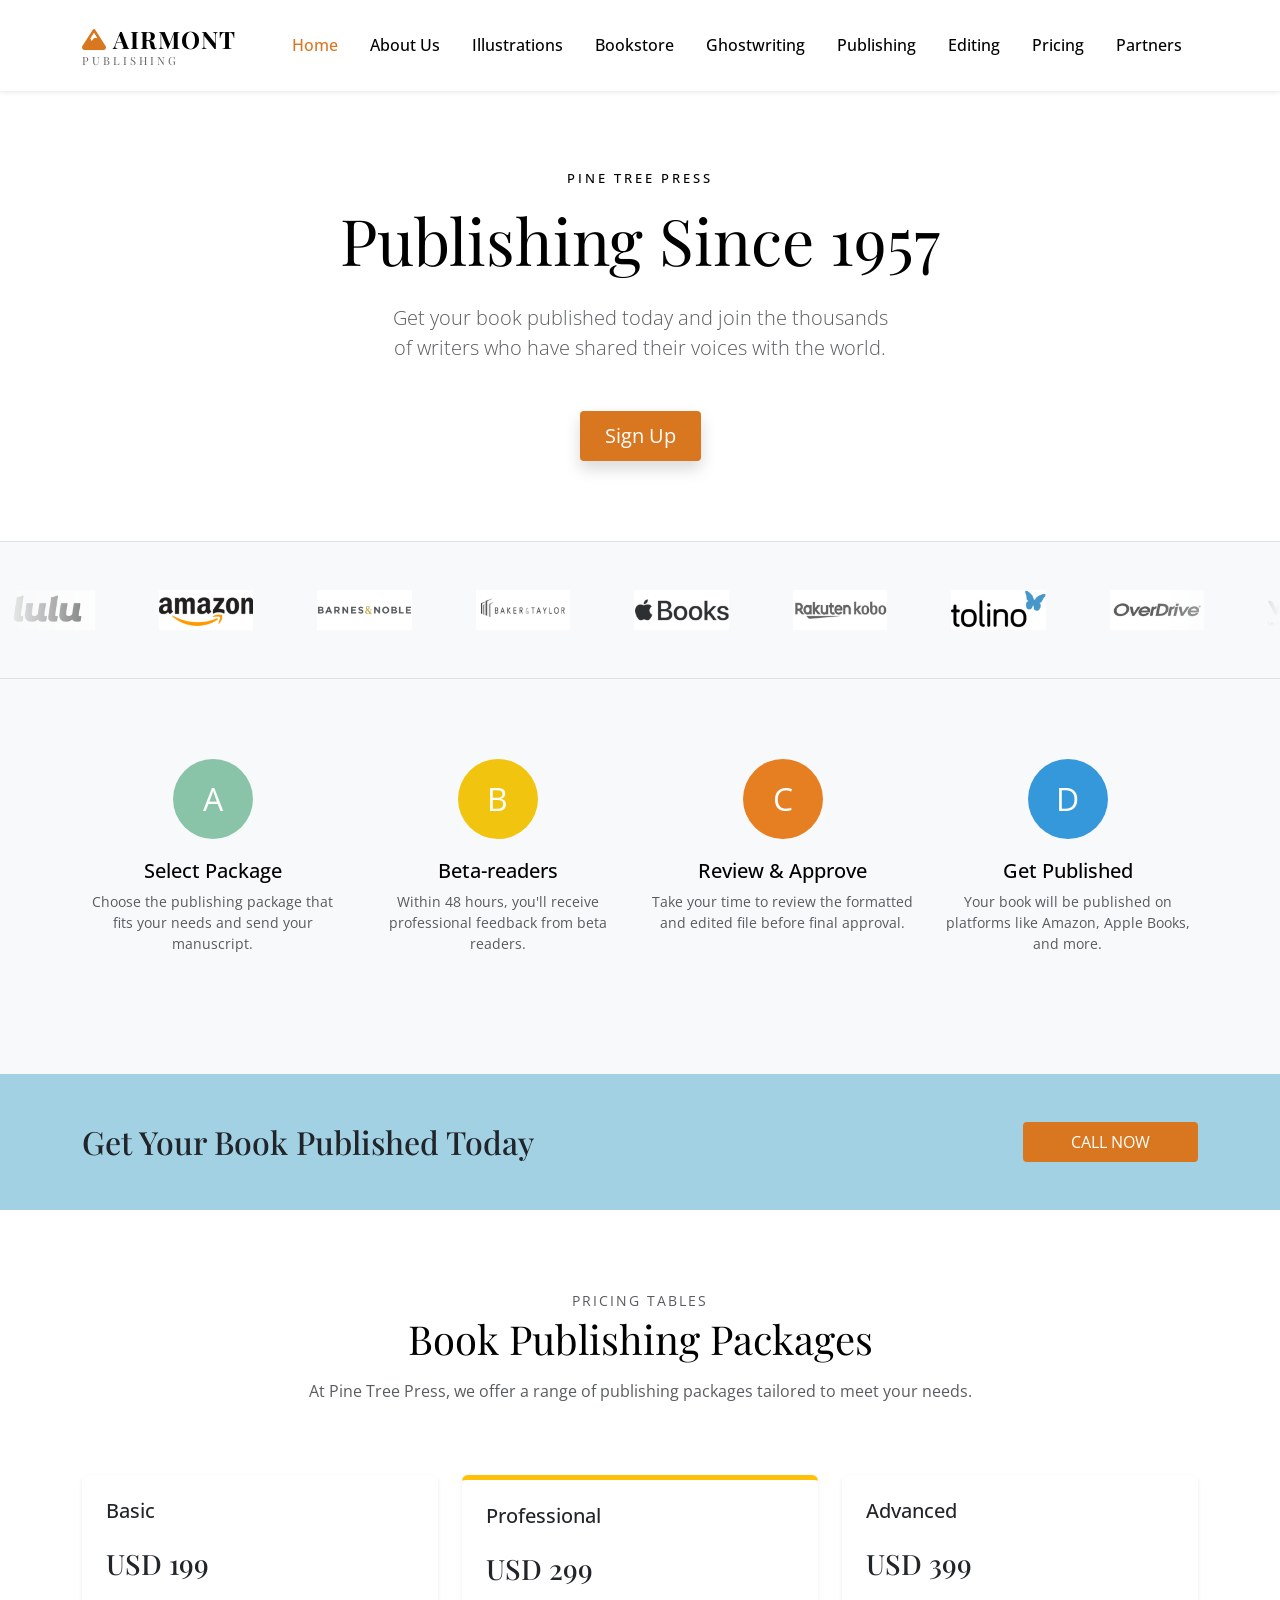
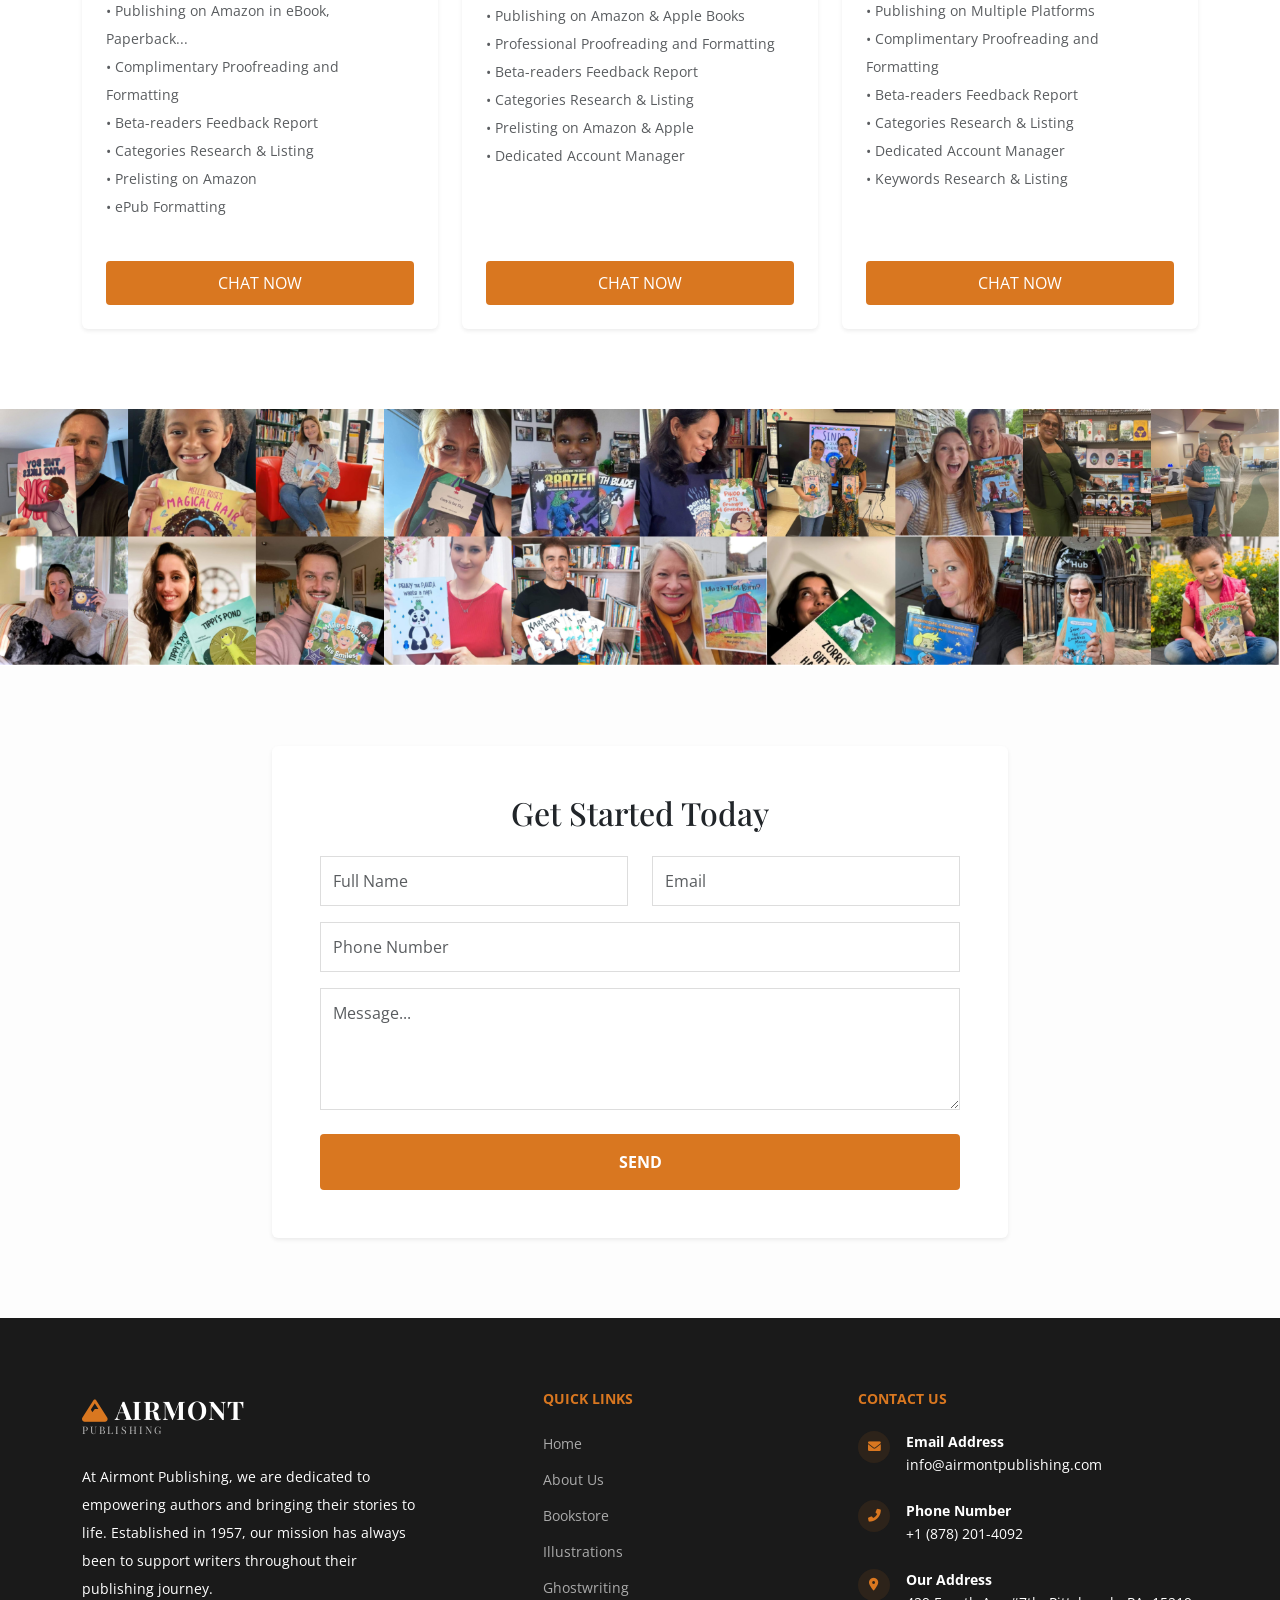
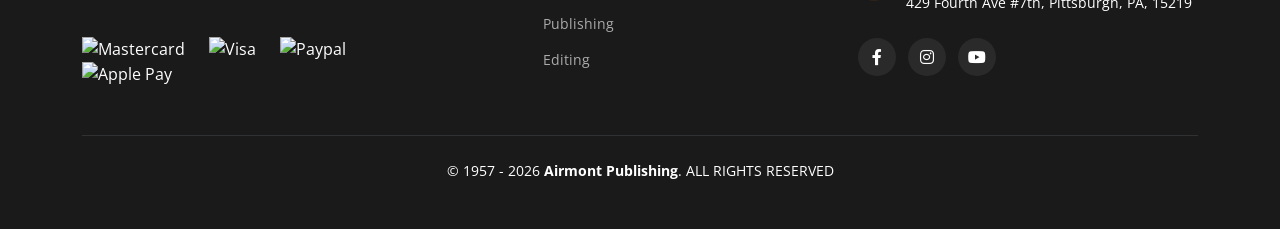
==== index.html @ 6bc208eb "Initial commit" ====
<!DOCTYPE html>
<html lang="en">
<head>
    <meta charset="UTF-8">
    <meta name="viewport" content="width=device-width, initial-scale=1.0">
    <title>Pine Tree Press - Home</title>
    <link rel="stylesheet" href="https://cdnjs.cloudflare.com/ajax/libs/font-awesome/6.0.0/css/all.min.css">
    <link href="https://cdn.jsdelivr.net/npm/bootstrap@5.3.0/dist/css/bootstrap.min.css" rel="stylesheet">
    <link href="https://fonts.googleapis.com/css2?family=Open+Sans:wght@400;600&family=Playfair+Display:wght@600;700&display=swap" rel="stylesheet">
 <link rel="stylesheet" href="style.css">
</head>
<body>
<nav class="navbar navbar-expand-lg navbar-light py-3 bg-white sticky-top shadow-sm">
    <div class="container">
        <a class="navbar-brand brand-font fw-bold" href="index.html" style="letter-spacing: 1px; font-size: 1.5rem;">
            <i class="fas fa-mountain" style="color:#d97720;"></i> AIRMONT
            <span class="logo-sub" style="font-size: 0.7rem; display: block; margin-top: -4px; color: #666; font-weight: 400; letter-spacing: 3px;">PUBLISHING</span>
        </a>

        <button class="navbar-toggler" type="button" data-bs-toggle="collapse" data-bs-target="#navbarNav">
            <span class="navbar-toggler-icon"></span>
        </button>

        <div class="collapse navbar-collapse" id="navbarNav">
            <ul class="navbar-nav ms-auto align-items-center">
                <li class="nav-item"><a class="nav-link px-3 active" href="index.html">Home</a></li>
                <li class="nav-item"><a class="nav-link px-3" href="about.html">About Us</a></li>
                <li class="nav-item"><a class="nav-link px-3" href="illustrations.html">Illustrations</a></li>
                <li class="nav-item"><a class="nav-link px-3" href="bookstore.html">Bookstore</a></li>
                <li class="nav-item"><a class="nav-link px-3" href="ghostwriting.html">Ghostwriting</a></li>
                <li class="nav-item"><a class="nav-link px-3" href="publishing.html">Publishing</a></li>
                <li class="nav-item"><a class="nav-link px-3" href="editing.html">Editing</a></li>
                <li class="nav-item"><a class="nav-link px-3" href="pricing.html">Pricing</a></li>
                <li class="nav-item"><a class="nav-link px-3" href="partners.html">Partners</a></li>
            </ul>
        </div>
    </div>
</nav>

    <div class="text-center section-padding">
        <div class="container">
            <h6 class="text-uppercase mb-3" style="letter-spacing: 3px; font-size: 0.8rem;">Pine Tree Press</h6>
            <h1 class="display-3 mb-4">Publishing Since 1957</h1>
            <p class="lead text-muted mb-5">Get your book published today and join the thousands <br> of writers who have shared their voices with the world.</p>
            <button class="btn btn-orange btn-lg shadow">Sign Up</button>
        </div>
    </div>
<section class="py-5 border-bottom border-top bg-light overflow-hidden">
    <div class="marquee-container">
        <div class="marquee-content">
            <div class="marquee-item"><img src="images/logos/1-2.png" alt="Google"></div>
            <div class="marquee-item"><img src="images/logos/18-1.png" alt="Borrow Box"></div>
            <div class="marquee-item"><img src="images/logos/19-1.png" alt="Smashwords"></div>
            <div class="marquee-item"><img src="images/logos/2-2.png" alt="Thalia"></div>
            <div class="marquee-item"><img src="images/logos/3-2.png" alt="Everand"></div>
            <div class="marquee-item"><img src="images/logos/4-2.png" alt="cloudLibrary"></div>
            <div class="marquee-item"><img src="images/logos/5-2.png" alt="Amazon"></div>
            <div class="marquee-item"><img src="images/logos/6-2.png" alt="Apple Books"></div>
            <div class="marquee-item"><img src="images/logos/8-2.png" alt="Kobo"></div>
            <div class="marquee-item"><img src="images/logos/9-2.png" alt="Barnes & Noble"></div>
            
           <div class="marquee-item"><img src="images/logos/1-2.png" alt="Google"></div>
            <div class="marquee-item"><img src="images/logos/18-1.png" alt="Borrow Box"></div>
            <div class="marquee-item"><img src="images/logos/19-1.png" alt="Smashwords"></div>
            <div class="marquee-item"><img src="images/logos/2-2.png" alt="Thalia"></div>
            <div class="marquee-item"><img src="images/logos/3-2.png" alt="Everand"></div>
            <div class="marquee-item"><img src="images/logos/4-2.png" alt="cloudLibrary"></div>
            <div class="marquee-item"><img src="images/logos/5-2.png" alt="Amazon"></div>
            <div class="marquee-item"><img src="images/logos/6-2.png" alt="Apple Books"></div>
            <div class="marquee-item"><img src="images/logos/8-2.png" alt="Kobo"></div>
            <div class="marquee-item"><img src="images/logos/9-2.png" alt="Barnes & Noble"></div>
        </div>
    </div>
</section>
    <section class="section-padding bg-light">
        <div class="container">
            <div class="row text-center">
                <div class="col-md-3 mb-4">
                    <div class="step-circle step-a">A</div>
                    <h5 class="brand-font">Select Package</h5>
                    <p class="small text-muted">Choose the publishing package that fits your needs and send your manuscript.</p>
                </div>
                <div class="col-md-3 mb-4">
                    <div class="step-circle step-b">B</div>
                    <h5 class="brand-font">Beta-readers</h5>
                    <p class="small text-muted">Within 48 hours, you'll receive professional feedback from beta readers.</p>
                </div>
                <div class="col-md-3 mb-4">
                    <div class="step-circle step-c">C</div>
                    <h5 class="brand-font">Review & Approve</h5>
                    <p class="small text-muted">Take your time to review the formatted and edited file before final approval.</p>
                </div>
                <div class="col-md-3 mb-4">
                    <div class="step-circle step-d">D</div>
                    <h5 class="brand-font">Get Published</h5>
                    <p class="small text-muted">Your book will be published on platforms like Amazon, Apple Books, and more.</p>
                </div>
            </div>
        </div>
    </section>


<section class="py-5" style="background-color: #a3d1e4;">
    <div class="container text-center">
        <div class="row align-items-center">
            <div class="col-md-8 text-md-start">
                <h2 class="brand-font mb-0 text-dark">Get Your Book Published Today</h2>
            </div>
            <div class="col-md-4 text-md-end mt-3 mt-md-0">
                <button class="btn btn-orange px-5 py-2">CALL NOW</button>
            </div>
        </div>
    </div>
</section>

<section class="section-padding bg-white">
    <div class="container">
        <div class="text-center mb-5">
            <p class="text-muted small text-uppercase mb-1" style="letter-spacing: 2px;">Pricing Tables</p>
            <h2 class="brand-font display-6">Book Publishing Packages</h2>
            <p class="text-muted mx-auto mt-3" style="max-width: 700px;">
                At Pine Tree Press, we offer a range of publishing packages tailored to meet your needs.
            </p>
        </div>

        <div class="row g-4 mt-2">
            <div class="col-md-4">
                <div class="card h-100 border-0 shadow-sm p-4 text-start">
                    <h5 class="brand-font">Basic</h5>
                    <h3 class="my-3">USD 199</h3>
                    <ul class="list-unstyled flex-grow-1 small text-muted lh-lg">
                        <li>• Publishing on Amazon in eBook, Paperback...</li>
                        <li>• Complimentary Proofreading and Formatting</li>
                        <li>• Beta-readers Feedback Report</li>
                        <li>• Categories Research & Listing</li>
                        <li>• Prelisting on Amazon</li>
                        <li>• ePub Formatting</li>
                    </ul>
                    <button class="btn btn-orange w-100 mt-4">CHAT NOW</button>
                </div>
            </div>

            <div class="col-md-4">
                <div class="card h-100 border-0 shadow-sm p-4 text-start border-top border-5 border-warning">
                    <h5 class="brand-font">Professional</h5>
                    <h3 class="my-3">USD 299</h3>
                    <ul class="list-unstyled flex-grow-1 small text-muted lh-lg">
                        <li>• Publishing on Amazon & Apple Books</li>
                        <li>• Professional Proofreading and Formatting</li>
                        <li>• Beta-readers Feedback Report</li>
                        <li>• Categories Research & Listing</li>
                        <li>• Prelisting on Amazon & Apple</li>
                        <li>• Dedicated Account Manager</li>
                    </ul>
                    <button class="btn btn-orange w-100 mt-4">CHAT NOW</button>
                </div>
            </div>

            <div class="col-md-4">
                <div class="card h-100 border-0 shadow-sm p-4 text-start">
                    <h5 class="brand-font">Advanced</h5>
                    <h3 class="my-3">USD 399</h3>
                    <ul class="list-unstyled flex-grow-1 small text-muted lh-lg">
                        <li>• Publishing on Multiple Platforms</li>
                        <li>• Complimentary Proofreading and Formatting</li>
                        <li>• Beta-readers Feedback Report</li>
                        <li>• Categories Research & Listing</li>
                        <li>• Dedicated Account Manager</li>
                        <li>• Keywords Research & Listing</li>
                    </ul>
                    <button class="btn btn-orange w-100 mt-4">CHAT NOW</button>
                </div>
            </div>
        </div>
    </div>
</section>
<section class="full-img-section">
    <img src="images/clients.png" alt="Airmont Banner" class="img-fluid w-100">
</section>


    <section class="section-padding" style="background-color: #fdfdfd;">
        <div class="container">
            <div class="row justify-content-center">
                <div class="col-md-8">
                    <div class="card border-0 shadow-sm p-5">
                        <h2 class="text-center brand-font mb-4">Get Started Today</h2>
                        <form>
                            <div class="row">
                                <div class="col-md-6 mb-3"><input type="text" class="form-control" placeholder="Full Name"></div>
                                <div class="col-md-6 mb-3"><input type="email" class="form-control" placeholder="Email"></div>
                                <div class="col-md-12 mb-3"><input type="text" class="form-control" placeholder="Phone Number"></div>
                                <div class="col-md-12 mb-4"><textarea class="form-control" rows="4" placeholder="Message..."></textarea></div>
                                <div class="col-md-12 text-center">
                                    <button class="btn btn-orange w-100 py-3 fw-bold">SEND</button>
                                </div>
                            </div>
                        </form>
                    </div>
                </div>
            </div>
        </div>
    </section>

  <footer class="footer bg-dark text-white pt-5 pb-4">
    <div class="container py-4"> <div class="row g-5 justify-content-between"> <div class="col-lg-4 col-md-6">
                <a class="navbar-brand brand-font fw-bold text-white mb-4 d-block" href="index.html" style="letter-spacing: 1px; font-size: 1.6rem;">
                    <i class="fas fa-mountain" style="color:#d97720;"></i> AIRMONT
                    <span class="logo-sub" style="font-size: 0.65rem; display: block; margin-top: -5px; color: #bbb; font-weight: 400; letter-spacing: 2px;">PUBLISHING</span>
                </a>
                <p class="small lh-lg " style="max-width: 350px;">
                    At Airmont Publishing, we are dedicated to empowering authors and bringing their stories to life. Established in 1957, our mission has always been to support writers throughout their publishing journey.
                </p>
                <div class="payment-icons mt-4 pt-2">
                    <img src="https://upload.wikimedia.org/wikipedia/commons/2/2a/Mastercard-logo.svg" alt="Mastercard">
                    <img src="https://upload.wikimedia.org/wikipedia/commons/5/5e/Visa_Inc._logo.svg" alt="Visa">
                    <img src="https://upload.wikimedia.org/wikipedia/commons/b/b5/PayPal.svg" alt="Paypal">
                    <img src="https://upload.wikimedia.org/wikipedia/commons/b/b0/Apple_Pay_logo.svg" alt="Apple Pay">
                </div>
            </div>

            <div class="col-lg-3 col-md-6 ps-lg-5">
                <h5 class="brand-font mb-4 text-uppercase fw-bold" style="font-size: 0.9rem; color: #d97720;">Quick Links</h5>
                <ul class="list-unstyled footer-links">
                    <li><a href="index.html">Home</a></li>
                    <li><a href="#">About Us</a></li>
                    <li><a href="#">Bookstore</a></li>
                    <li><a href="#">Illustrations</a></li>
                    <li><a href="#">Ghostwriting</a></li>
                    <li><a href="#">Publishing</a></li>
                    <li><a href="#">Editing</a></li>
                </ul>
            </div>

            <div class="col-lg-4 col-md-12">
                <h5 class="brand-font mb-4 text-uppercase fw-bold" style="font-size: 0.9rem; color: #d97720;">Contact Us</h5>
                <div class="contact-info">
                    <div class="d-flex mb-4">
                        <div class="icon-circle me-3"><i class="fas fa-envelope"></i></div>
                        <div>
                            <span class="d-block fw-bold small text-white">Email Address</span>
                            <a href="mailto:info@airmontpublishing.com" class="small  text-white text-decoration-none">info@airmontpublishing.com</a>
                        </div>
                    </div>
                    <div class="d-flex mb-4">
                        <div class="icon-circle me-3"><i class="fas fa-phone-alt"></i></div>
                        <div>
                            <span class="d-block fw-bold small text-white">Phone Number</span>
                            <span class="small ">+1 (878) 201-4092</span>
                        </div>
                    </div>
                    <div class="d-flex mb-4">
                        <div class="icon-circle me-3"><i class="fas fa-map-marker-alt"></i></div>
                        <div>
                            <span class="d-block fw-bold small text-white">Our Address</span>
                            <span class="small ">429 Fourth Ave #7th, Pittsburgh, PA, 15219</span>
                        </div>
                    </div>
                </div>
                <div class="social-icons mt-4">
                    <a href="#" class="me-2"><i class="fab fa-facebook-f"></i></a>
                    <a href="#" class="me-2"><i class="fab fa-instagram"></i></a>
                    <a href="#" class="me-2"><i class="fab fa-youtube"></i></a>
                </div>
            </div>
        </div>

        <hr class="mt-5 mb-4 border-secondary opacity-10">
        
        <div class="row align-items-center">
            <div class="col-md-12 text-center">
                <p class="small  mb-0">© 1957 - 2026 <strong>Airmont Publishing</strong>. ALL RIGHTS RESERVED</p>
            </div>
        </div>
    </div>
</footer>
    <script src="https://cdn.jsdelivr.net/npm/bootstrap@5.3.0/dist/js/bootstrap.bundle.min.js"></script>
</body>
</html>
---- style.css ----
body {
  font-family: "Open Sans", sans-serif;
  color: #000000;
}
h1,
h2,
h3,
.navbar-brand {
  font-family: "Playfair Display", serif;
}

.btn-primary-custom {
  background-color: #d97720;
  border: none;
  color: #fff;
  padding: 10px 25px;
}
.btn-primary-custom:hover {
  background-color: #b5621b;
  color: #fff;
}

.nav-link {
  color: #000 !important;
  font-weight: 500;
}
.hero-section {
  background-color: #fff;
  padding: 80px 0;
}
.pricing-card {
  border: 1px solid #eee;
  transition: 0.3s;
}
.pricing-card:hover {
  box-shadow: 0 10px 30px rgba(0, 0, 0, 0.1);
}
.bg-orange {
  background-color: #d97720 !important;
}

:root {
  --primary-orange: #d97720;
}

.section-padding {
  padding: 80px 0;
}
.btn-orange {
  background-color: var(--primary-orange);
  color: white;
  border: none;
  padding: 10px 25px;
  border-radius: 4px;
}

/* Logos Section */
.partner-logos img {
  max-height: 40px;
  filter: grayscale(100%);
  opacity: 0.7;
  transition: 0.3s;
}
.partner-logos img:hover {
  filter: grayscale(0%);
  opacity: 1;
}

/* Process Steps */
.step-circle {
  width: 80px;
  height: 80px;
  border-radius: 50%;
  display: flex;
  align-items: center;
  justify-content: center;
  font-size: 2rem;
  color: white;
  margin: 0 auto 20px;
}
.step-a {
  background-color: #89c4a9;
}
.step-b {
  background-color: #f1c40f;
}
.step-c {
  background-color: #e67e22;
}
.step-d {
  background-color: #3498db;
}

.card-basic {
  border-top-color: #f1948a;
}
.card-pro {
  border-top-color: #f7dc6f;
}
.card-advanced {
  border-top-color: #85c1e9;
}

/* Hero */
.pricing-hero {
  background-color: #e3f2fd;
  padding: 80px 0;
  text-align: center;
  background-image: url('data:image/svg+xml;utf8,<svg xmlns="http://www.w3.org/2000/svg" width="100" height="100"><circle cx="50" cy="50" r="40" fill="%23ffc107" opacity="0.1"/></svg>');
}

.price-val {
  font-size: 2rem;
  font-weight: 700;
  color: #000;
  margin: 15px 0;
}
.price-sub {
  font-size: 0.9rem;
  color: #777;
  font-weight: 400;
}

.feature-list {
  font-size: 0.85rem;
  color: #666;
  padding-left: 0;
  list-style: none;
  flex-grow: 1;
}
.feature-list li {
  margin-bottom: 10px;
  line-height: 1.5;
}
.feature-list li::before {
  content: "•";
  color: var(--primary-orange);
  font-weight: bold;
  display: inline-block;
  width: 1em;
  margin-left: -1em;
}

.section-title-wrapper {
  margin-bottom: 50px;
}
.section-label {
  text-transform: uppercase;
  letter-spacing: 2px;
  font-size: 0.75rem;
  color: #999;
  font-weight: 600;
}

/* Hero Section with Abstract Background */
.partners-hero {
  background-color: #fff176; /* Yellowish base from image */
  background-image:
    radial-gradient(circle at 20% 30%, #4db6ac 5%, transparent 5%),
    radial-gradient(circle at 80% 70%, #f06292 8%, transparent 8%);
  padding: 100px 0;
  text-align: center;
  position: relative;
  overflow: hidden;
}

/* Accordion Custom Styling */
.accordion-item {
  border: 1px solid #eee !important;
  margin-bottom: 10px;
  border-radius: 4px !important;
}
.accordion-button {
  padding: 20px;
  font-weight: 600;
  color: #333;
}
.accordion-button:not(.collapsed) {
  background-color: #fff;
  color: var(--primary-orange);
  box-shadow: none;
}
.partner-logo-sm {
  max-width: 150px;
  margin-right: 20px;
}
.royalty-badge {
  margin-left: auto;
  font-weight: 400;
  color: #666;
  font-size: 0.9rem;
}

/* Content inside accordion */
.partner-detail-text {
  font-size: 0.9rem;
  line-height: 1.8;
  color: #555;
  border-top: 1px solid #f9f9f9;
  padding-top: 20px;
}

/* Illustration Hero */
.illustration-hero {
  background-color: #f9fbfd; /* Light blue/white base */
  padding: 60px 0;
  text-align: center;
}

/* Process Steps */
.step-badge {
  width: 60px;
  height: 60px;
  border-radius: 50%;
  display: flex;
  align-items: center;
  justify-content: center;
  font-size: 1.5rem;
  color: white;
  margin-bottom: 15px;
  font-family: "Playfair Display", serif;
}
.bg-step-a {
  background-color: #89c4a9;
}
.bg-step-b {
  background-color: #ffc107;
}
.bg-step-c {
  background-color: #e67e22;
}
.bg-step-d {
  background-color: #5dade2;
}

/* Gallery Filter */
.filter-nav .nav-link {
  color: #666;
  font-weight: 600;
  font-size: 0.9rem;
}
.filter-nav .nav-link.active {
  color: var(--primary-orange);
}
.gallery-section {
  background-color: var(--bg-green);
  padding: 80px 0;
}

/* Custom UI Elements */

/* Layout Helpers */

.form-control {
  border-radius: 0;
  border: 1px solid #ddd;
  padding: 12px;
}

.btn-orange:hover {
  background-color: #b5621b;
  color: white;
}

/* Hero Section */
.ghost-hero-img {
  max-width: 100%;
  height: auto;
}

/* Service Icons Section */
.service-icon {
  width: 80px;
  margin-bottom: 20px;
}

.pricing-card.basic {
  border-top-color: #f1948a;
}
.pricing-card.pro {
  border-top-color: #f7dc6f;
}
.pricing-card.advanced {
  border-top-color: #85c1e9;
}

/* Samples Section */
.samples-bg {
  background-color: #fff;
  position: relative;
  padding: 100px 0;
}
.sample-page {
  background: white;
  padding: 40px;
  box-shadow: 0 0 20px rgba(0, 0, 0, 0.1);
  min-height: 400px;
  font-size: 0.85rem;
  line-height: 1.8;
  color: #555;
}
.zigzag-divider {
  height: 20px;
  background: url('data:image/svg+xml;utf8,<svg xmlns="http://www.w3.org/2000/svg" viewBox="0 0 20 20"><path d="M0 10 L5 0 L10 10 L15 0 L20 10" fill="none" stroke="%23ffc107" stroke-width="2"/></svg>');
  background-repeat: repeat-x;
  margin: 40px 0;
}

/* Process Icons */
.process-icon {
  width: 70px;
  margin-bottom: 20px;
}

/* Samples Section (Edited vs Unedited) */
.sample-box {
  background: #fff;
  padding: 25px;
  border: 1px solid #eee;
  height: 100%;
  box-shadow: 0 5px 15px rgba(0, 0, 0, 0.03);
}
.sample-title {
  font-weight: 700;
  font-size: 0.8rem;
  text-transform: uppercase;
  margin-bottom: 15px;
  display: block;
}
.unedited {
  color: #888;
  border-bottom: 1px dashed #ddd;
  padding-bottom: 15px;
  margin-bottom: 15px;
}
.edited {
  color: #333;
  font-style: italic;
}
.zigzag-line {
  height: 15px;
  background: url('data:image/svg+xml;utf8,<svg xmlns="http://www.w3.org/2000/svg" viewBox="0 0 20 20"><path d="M0 10 L5 0 L10 10 L15 0 L20 10" fill="none" stroke="%23ffc107" stroke-width="2"/></svg>');
  background-repeat: repeat-x;
  margin: 50px 0;
}

/* Hero */
.store-hero {
  background:
    linear-gradient(rgba(0, 0, 0, 0.5), rgba(0, 0, 0, 0.5)),
    url("https://pinetreepress.com/wp-content/uploads/2024/02/about-hero-bg.jpg");
  background-size: cover;
  background-position: center;
  height: 300px;
  display: flex;
  align-items: center;
  justify-content: center;
  color: white;
}

/* Sidebar Filter */
.sidebar-years {
  background-color: var(--bg-green);
  min-height: 100vh;
  padding: 40px 20px;
}
.year-link {
  display: block;
  color: #333;
  text-decoration: none;
  font-size: 0.85rem;
  margin-bottom: 8px;
  font-weight: 500;
}
.year-link:hover,
.year-link.active {
  color: #fff;
}

/* Book Card */
.book-item {
  margin-bottom: 40px;
  text-align: left;
}
.book-img-wrapper {
  background-color: #f8f8f8;
  padding: 20px;
  margin-bottom: 15px;
  transition: 0.3s;
  cursor: pointer;
}
.book-img-wrapper:hover {
  box-shadow: 0 10px 20px rgba(0, 0, 0, 0.1);
}
.book-title {
  font-size: 0.95rem;
  font-weight: 600;
  margin-bottom: 5px;
  line-height: 1.3;
}
.book-author {
  font-size: 0.8rem;
  color: #777;
  font-style: italic;
}

.nav-link.active {
  color: var(--primary-orange) !important;
}

/* About Hero */
.about-hero {
  background:
    linear-gradient(rgba(0, 0, 0, 0.5), rgba(0, 0, 0, 0.5)),
    url("https://images.unsplash.com/photo-1495446815901-a7297e633e8d?q=80&w=2070&auto=format&fit=crop");
  background-size: cover;
  background-position: center;
  height: 400px;
  display: flex;
  align-items: center;
  justify-content: center;
  color: white;
}
/* Marquee Container */
.marquee-container {
    display: flex;
    overflow: hidden;
    user-select: none;
    mask-image: linear-gradient(to right, transparent, black 10%, black 90%, transparent);
}

/* Marquee Content (The wrapper that moves) */
.marquee-content {
    display: flex;
    flex-shrink: 0;
    align-items: center;
    justify-content: space-around;
    min-width: 100%;
    gap: 4rem; /* Logos ke beech ka gap */
    animation: scroll-left 30s linear infinite; /* Speed yahan se control karein */
}

/* Individual Item */





/* Animation Keyframes */
@keyframes scroll-left {
    from { transform: translateX(0); }
    to { transform: translateX(-50%); }
}/* Marquee Container */
.marquee-container {
    display: flex;
    overflow: hidden;
    user-select: none;
   }

/* Marquee Content (The wrapper that moves) */
.marquee-content {
    display: flex;
    flex-shrink: 0;
    align-items: center;
    justify-content: space-around;
    min-width: 100%;
    gap: 4rem; /* Logos ke beech ka gap */
    animation: scroll-left 30s linear infinite; /* Speed yahan se control karein */
}

/* Individual Item */
.marquee-item {
    flex-shrink: 0;
    display: flex;
    align-items: center;
    justify-content: center;
}

.marquee-item img {
    height: 40px; /* Logo ki height */
    width: auto;
    max-width: 150px;
   
    
   
}



/* Animation Keyframes */
@keyframes scroll-left {
    from { transform: translateX(0); }
    to { transform: translateX(-50%); }
}.footer {
    background-color: #1a1a1a !important;
    font-family: 'Open Sans', sans-serif;
}

/* Contact Icons Style */
.icon-circle {
    width: 32px;
    height: 32px;
    background: rgba(217, 119, 32, 0.1);
    border-radius: 50%;
    display: flex;
    align-items: center;
    justify-content: center;
    color: #d97720;
    font-size: 0.8rem;
    flex-shrink: 0;
}

.footer-links a {
    color: #ababab;
    text-decoration: none;
    font-size: 0.9rem;
    transition: all 0.3s ease;
    display: inline-block;
}

.footer-links li {
    margin-bottom: 12px; /* Increased spacing between links */
}

.footer-links a:hover {
    color: #d97720;
    transform: translateX(5px); /* Smooth slide effect */
}

.payment-icons img {
    height: 25px; /* Better size control */
    width: auto;
    margin-right: 20px;
  
}



.social-icons a {
    width: 38px;
    height: 38px;
    background: #2a2a2a;
    text-decoration: none;
    color: white;
    display: inline-flex;
    align-items: center;
    justify-content: center;
    border-radius: 50%;
    transition: 0.3s;
}

.social-icons a:hover {
    background: #d97720;
    color: white;
}
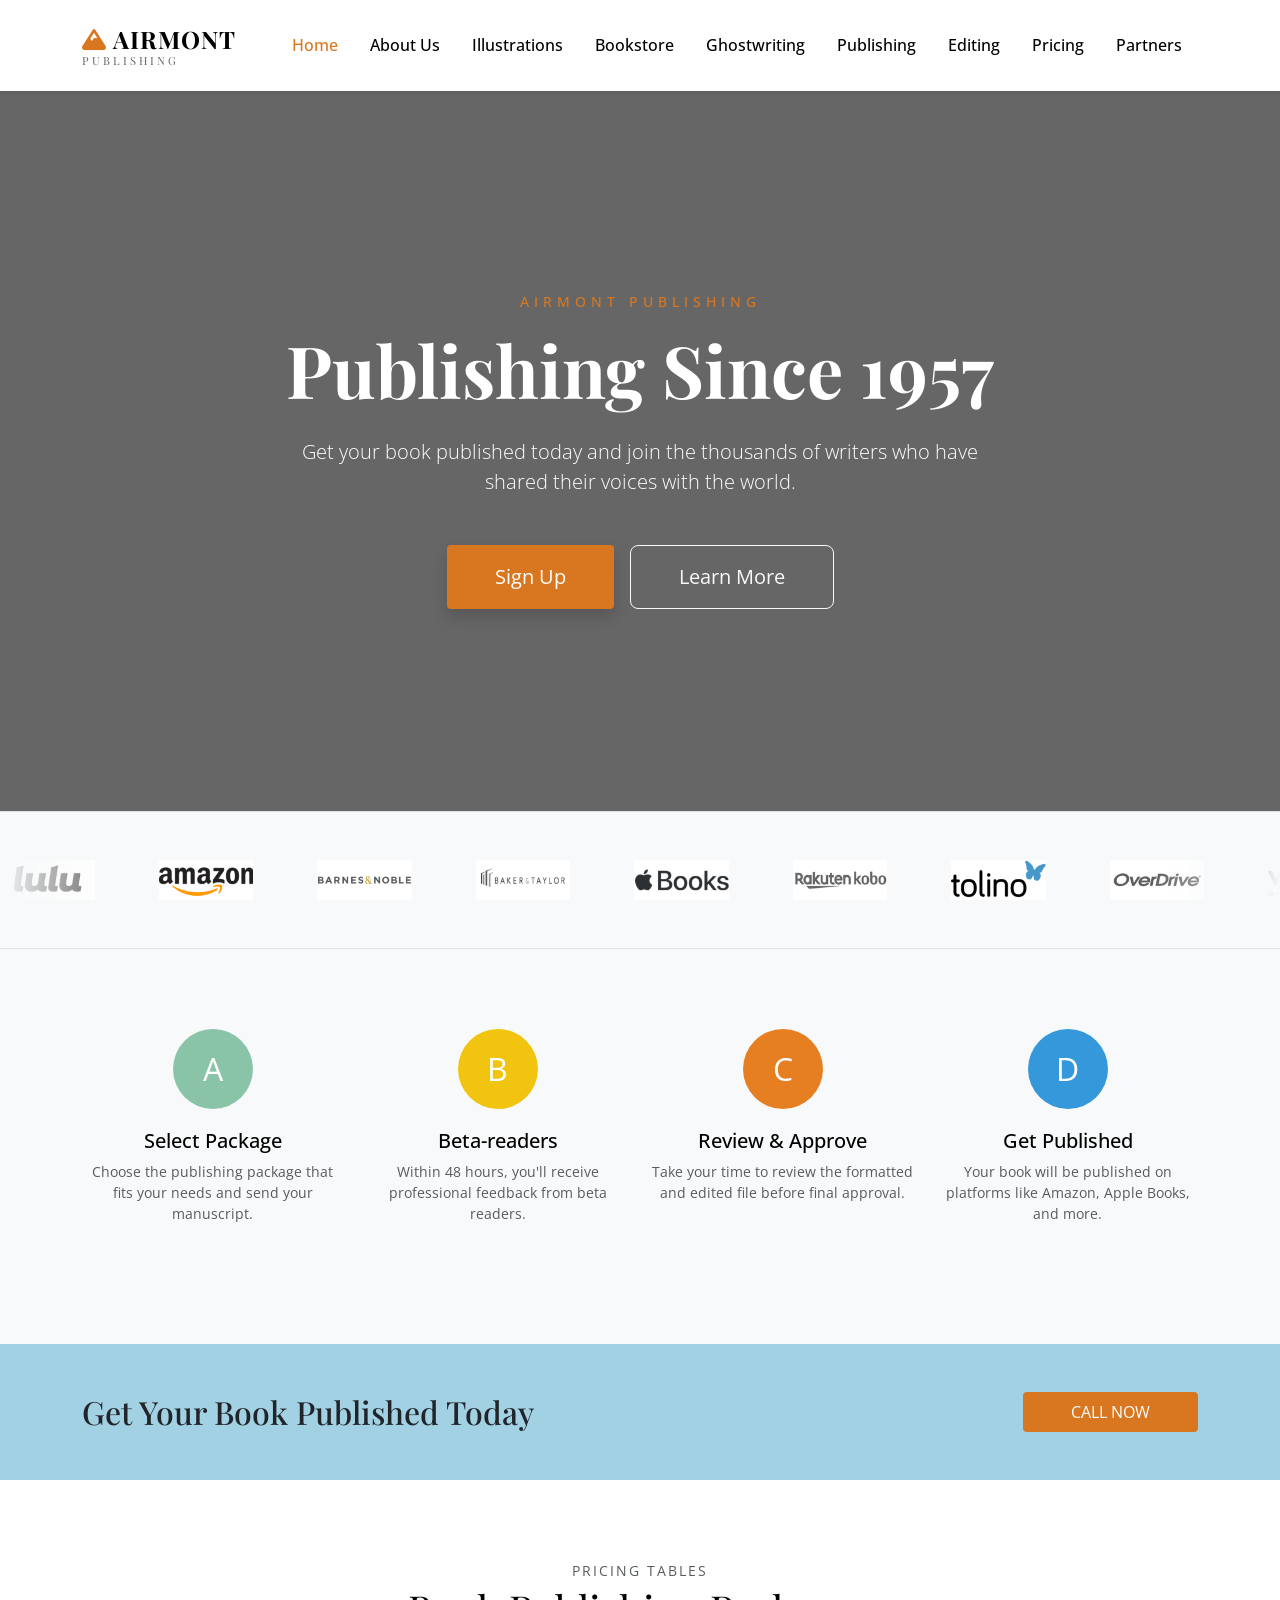
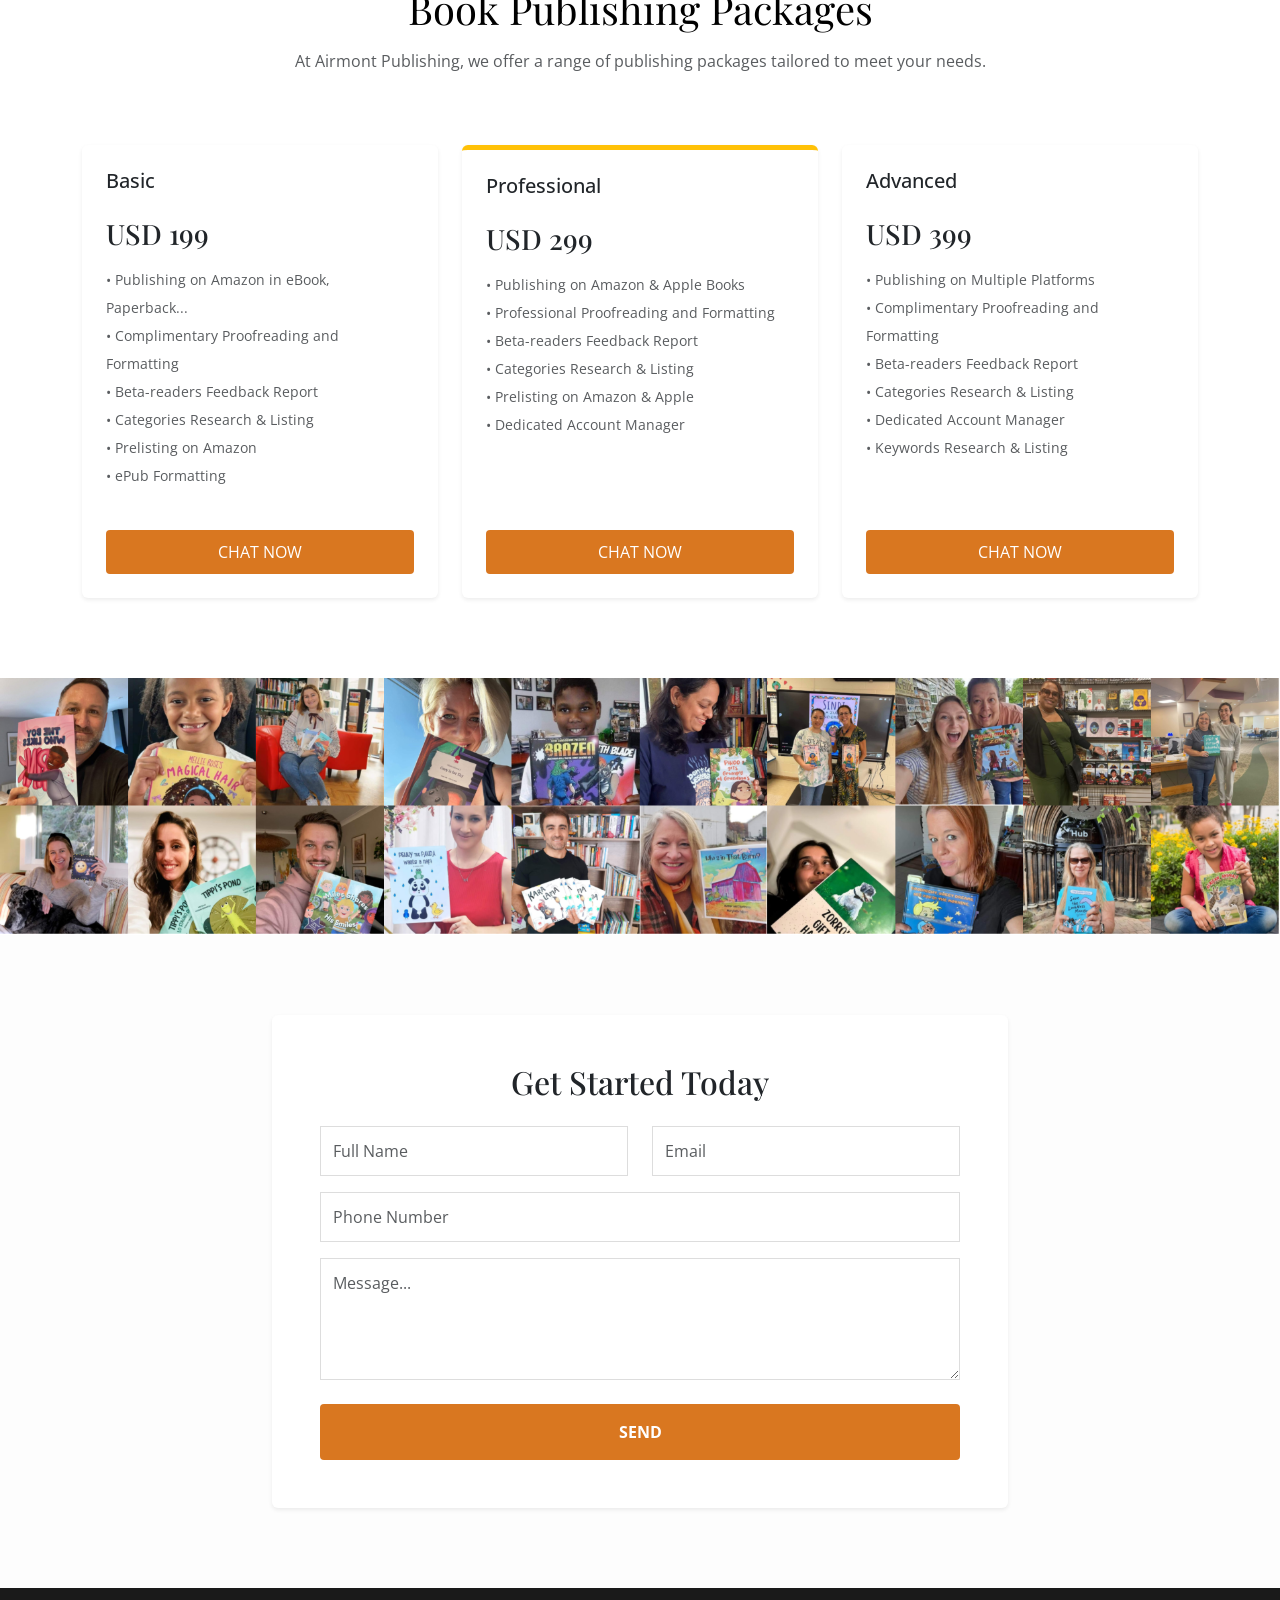
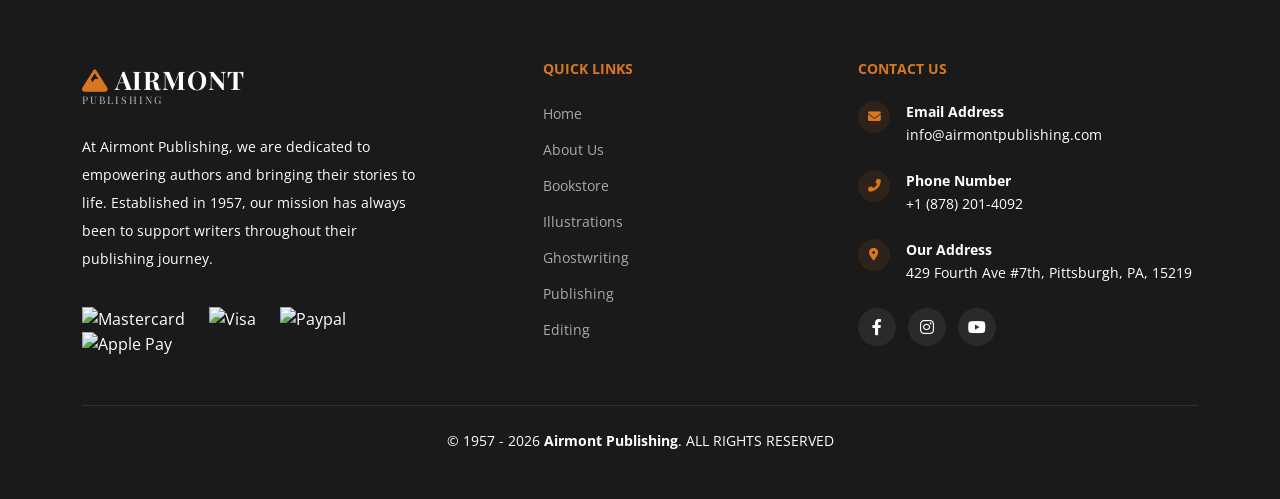
==== commit 0a766123: "changes" ====
--- a/index.html
+++ b/index.html
@@ -3,7 +3,7 @@
 <head>
     <meta charset="UTF-8">
     <meta name="viewport" content="width=device-width, initial-scale=1.0">
-    <title>Pine Tree Press - Home</title>
+    <title>Airmont Publishing - Home</title>
     <link rel="stylesheet" href="https://cdnjs.cloudflare.com/ajax/libs/font-awesome/6.0.0/css/all.min.css">
     <link href="https://cdn.jsdelivr.net/npm/bootstrap@5.3.0/dist/css/bootstrap.min.css" rel="stylesheet">
     <link href="https://fonts.googleapis.com/css2?family=Open+Sans:wght@400;600&family=Playfair+Display:wght@600;700&display=swap" rel="stylesheet">
@@ -37,14 +37,17 @@
     </div>
 </nav>
 
-    <div class="text-center section-padding">
-        <div class="container">
-            <h6 class="text-uppercase mb-3" style="letter-spacing: 3px; font-size: 0.8rem;">Pine Tree Press</h6>
-            <h1 class="display-3 mb-4">Publishing Since 1957</h1>
-            <p class="lead text-muted mb-5">Get your book published today and join the thousands <br> of writers who have shared their voices with the world.</p>
-            <button class="btn btn-orange btn-lg shadow">Sign Up</button>
-        </div>
-    </div>
+    <div class="hero-section text-center text-white d-flex align-items-center" style="background: linear-gradient(rgba(0,0,0,0.6), rgba(0,0,0,0.6)), url('https://images.unsplash.com/photo-1481627834876-b7833e8f5570?ixlib=rb-4.0.3&auto=format&fit=crop&w=1920&q=80'); background-size: cover; background-position: center; min-height: 80vh; padding: 100px 0;">
+    <div class="container">
+        <h6 class="text-uppercase mb-3" style="letter-spacing: 5px; font-size: 0.9rem; color: #d97720;">Airmont Publishing</h6>
+        <h1 class="display-2 fw-bold mb-4">Publishing Since 1957</h1>
+        <p class="lead mb-5 mx-auto" style="max-width: 700px;">Get your book published today and join the thousands of writers who have shared their voices with the world.</p>
+        <div class="d-flex justify-content-center gap-3">
+            <button class="btn btn-orange btn-lg shadow px-5 py-3">Sign Up</button>
+            <button class="btn btn-outline-light btn-lg px-5 py-3">Learn More</button>
+        </div>
+    </div>
+</div>
 <section class="py-5 border-bottom border-top bg-light overflow-hidden">
     <div class="marquee-container">
         <div class="marquee-content">
@@ -119,7 +122,7 @@
             <p class="text-muted small text-uppercase mb-1" style="letter-spacing: 2px;">Pricing Tables</p>
             <h2 class="brand-font display-6">Book Publishing Packages</h2>
             <p class="text-muted mx-auto mt-3" style="max-width: 700px;">
-                At Pine Tree Press, we offer a range of publishing packages tailored to meet your needs.
+                At Airmont Publishing, we offer a range of publishing packages tailored to meet your needs.
             </p>
         </div>
 
